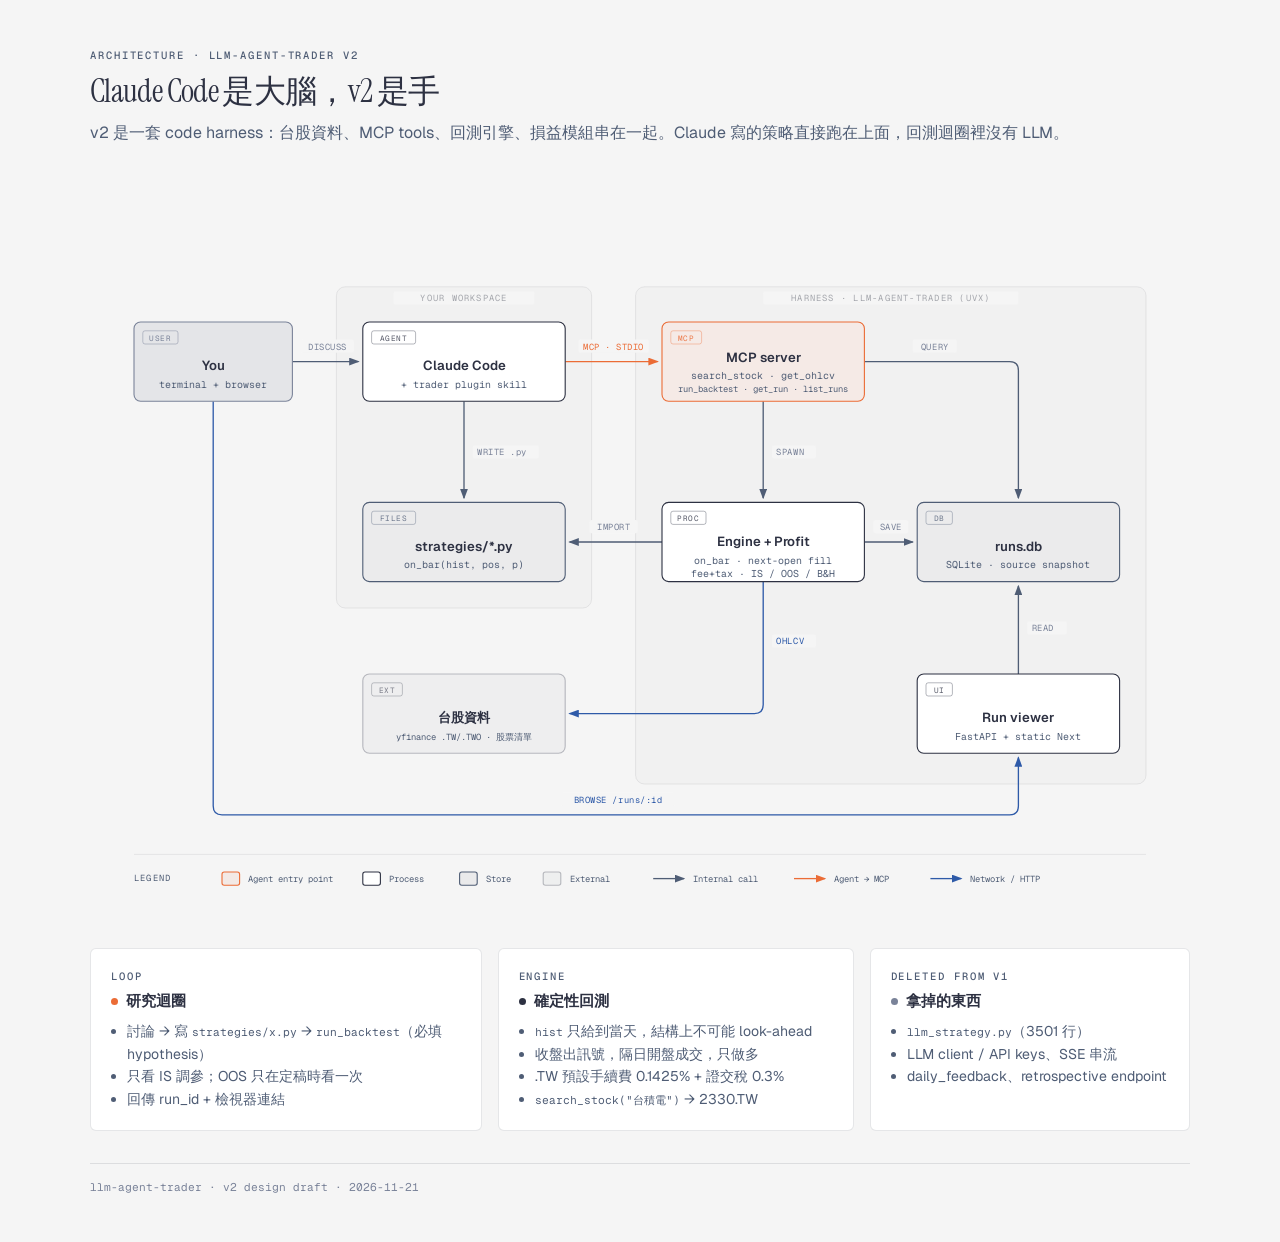
==== docs/v2/architecture.html @ f6150683 "docs: add v2 design, architecture diagram, and viewer mockups Design decisions Q1-Q24 from the redes" ====
<!DOCTYPE html>
<html lang="zh-Hant">
<head>
  <meta charset="UTF-8">
  <meta name="viewport" content="width=device-width, initial-scale=1.0">
  <title>Agent Trader v2</title>
  <link href="https://fonts.googleapis.com/css2?family=Instrument+Serif:ital@0;1&family=Geist:wght@400;500;600&family=Geist+Mono:wght@400;500;600&display=swap" rel="stylesheet">
  <style>
    *, *::before, *::after { box-sizing: border-box; margin: 0; padding: 0; }
    :root {
      --color-paper: #f5f5f5; --color-ink: #2d3142; --color-muted: #4f5d75; --color-soft: #7a8399;
      --color-accent: #eb6c36; --rule: rgba(45,49,66,0.12);
      --font-sans: 'Geist', system-ui, sans-serif; --font-serif: 'Instrument Serif', serif; --font-mono: 'Geist Mono', ui-monospace, monospace;
    }
    body { font-family: var(--font-sans); background: var(--color-paper); color: var(--color-ink); padding: 3rem 2rem; }
    .frame { max-width: 1100px; margin: 0 auto; }
    .eyebrow { font-family: var(--font-mono); font-size: 0.66rem; font-weight: 500; letter-spacing: 0.18em; text-transform: uppercase; color: var(--color-muted); margin-bottom: 0.5rem; }
    h1 { font-family: var(--font-serif); font-size: 2rem; font-weight: 400; letter-spacing: -0.02em; margin-bottom: 0.5rem; }
    .sub { color: var(--color-muted); margin-bottom: 1.5rem; }
    .scroll { overflow-x: auto; }
    svg { width: 100%; min-width: 900px; display: block; }
    .cards { display: grid; grid-template-columns: 1.1fr 1fr 0.9fr; gap: 1rem; margin-top: 2rem; }
    .card { background: #fff; border: 1px solid var(--rule); border-radius: 6px; padding: 1.25rem; }
    .card h3 { font-size: 0.95rem; margin: 0.25rem 0 0.5rem; display: flex; align-items: center; gap: 0.5rem; }
    .dot { width: 7px; height: 7px; border-radius: 50%; display: inline-block; }
    .card ul { padding-left: 1rem; color: var(--color-muted); font-size: 0.88rem; line-height: 1.6; }
    code { font-family: var(--font-mono); font-size: 0.8em; }
    footer { margin-top: 2rem; padding-top: 1rem; border-top: 1px solid var(--rule); font-family: var(--font-mono); font-size: 0.7rem; color: var(--color-soft); }
    @media (max-width: 760px) { .cards { grid-template-columns: 1fr; } body { padding: 2rem 16px; } }
  </style>
</head>
<body>
<div class="frame">
  <p class="eyebrow">Architecture · llm-agent-trader v2</p>
  <h1>Claude Code 是大腦，v2 是手</h1>
  <p class="sub">v2 是一套 code harness：台股資料、MCP tools、回測引擎、損益模組串在一起。Claude 寫的策略直接跑在上面，回測迴圈裡沒有 LLM。</p>

  <div class="scroll">
  <svg viewBox="0 0 1000 680" xmlns="http://www.w3.org/2000/svg" role="img" aria-labelledby="arch-v2-title arch-v2-desc">
    <title id="arch-v2-title">llm-agent-trader v2 architecture</title>
    <desc id="arch-v2-desc">The user discusses strategy with Claude Code, which writes Python strategy files and calls the trader MCP server; the server spawns a deterministic backtest runner that reads the strategy, fetches yfinance data, and stores runs in SQLite for a read-only web viewer.</desc>
    <defs>
      <marker id="arrow" markerWidth="8" markerHeight="6" refX="7" refY="3" orient="auto"><polygon points="0 0, 8 3, 0 6" fill="#4f5d75"/></marker>
      <marker id="arrow-accent" markerWidth="8" markerHeight="6" refX="7" refY="3" orient="auto"><polygon points="0 0, 8 3, 0 6" fill="#eb6c36"/></marker>
      <marker id="arrow-link" markerWidth="8" markerHeight="6" refX="7" refY="3" orient="auto"><polygon points="0 0, 8 3, 0 6" fill="#2e5aa8"/></marker>
    </defs>
    <rect width="100%" height="100%" fill="#f5f5f5"/>

    <!-- Zones -->
    <rect x="224" y="108" width="232" height="292" rx="8" fill="rgba(45,49,66,0.02)" stroke="rgba(45,49,66,0.10)" stroke-width="0.8"/>
    <rect x="276" y="112" width="128" height="12" rx="2" fill="#f5f5f5"/>
    <text x="340" y="121" fill="rgba(45,49,66,0.40)" font-size="8" font-family="'Geist Mono', monospace" text-anchor="middle" letter-spacing="0.14em">YOUR WORKSPACE</text>

    <rect x="496" y="108" width="464" height="452" rx="8" fill="rgba(45,49,66,0.02)" stroke="rgba(45,49,66,0.10)" stroke-width="0.8"/>
    <rect x="612" y="112" width="232" height="12" rx="2" fill="#f5f5f5"/>
    <text x="728" y="121" fill="rgba(45,49,66,0.40)" font-size="8" font-family="'Geist Mono', monospace" text-anchor="middle" letter-spacing="0.14em">HARNESS · LLM-AGENT-TRADER (UVX)</text>

    <!-- Arrows (before nodes) -->
    <!-- 1 user -> claude -->
    <line x1="184" y1="176" x2="244" y2="176" stroke="#4f5d75" stroke-width="1.2" marker-end="url(#arrow)"/>
    <rect x="192" y="156" width="48" height="12" rx="2" fill="#f5f5f5"/>
    <text x="216" y="165" fill="#7a8399" font-size="8" font-family="'Geist Mono', monospace" text-anchor="middle" letter-spacing="0.06em">DISCUSS</text>

    <!-- 2 claude -> strategies -->
    <line x1="340" y1="212" x2="340" y2="300" stroke="#4f5d75" stroke-width="1.2" marker-end="url(#arrow)"/>
    <rect x="348" y="252" width="60" height="12" rx="2" fill="#f5f5f5"/>
    <text x="352" y="261" fill="#7a8399" font-size="8" font-family="'Geist Mono', monospace" letter-spacing="0.06em">WRITE .py</text>

    <!-- 3 claude -> mcp (focal) -->
    <line x1="432" y1="176" x2="516" y2="176" stroke="#eb6c36" stroke-width="1.2" marker-end="url(#arrow-accent)"/>
    <rect x="444" y="156" width="64" height="12" rx="2" fill="#f5f5f5"/>
    <text x="476" y="165" fill="#eb6c36" font-size="8" font-family="'Geist Mono', monospace" text-anchor="middle" letter-spacing="0.06em">MCP · STDIO</text>

    <!-- 4 mcp -> runner -->
    <line x1="612" y1="212" x2="612" y2="300" stroke="#4f5d75" stroke-width="1.2" marker-end="url(#arrow)"/>
    <rect x="620" y="252" width="40" height="12" rx="2" fill="#f5f5f5"/>
    <text x="624" y="261" fill="#7a8399" font-size="8" font-family="'Geist Mono', monospace" letter-spacing="0.06em">SPAWN</text>

    <!-- 5 runner -> strategies -->
    <line x1="520" y1="340" x2="436" y2="340" stroke="#4f5d75" stroke-width="1.2" marker-end="url(#arrow)"/>
    <rect x="454" y="320" width="44" height="12" rx="2" fill="#f5f5f5"/>
    <text x="476" y="329" fill="#7a8399" font-size="8" font-family="'Geist Mono', monospace" text-anchor="middle" letter-spacing="0.06em">IMPORT</text>

    <!-- 6 runner -> yfinance -->
    <path d="M612,376 V488 Q612,496 604,496 H436" fill="none" stroke="#2e5aa8" stroke-width="1.2" marker-end="url(#arrow-link)"/>
    <rect x="620" y="424" width="40" height="12" rx="2" fill="#f5f5f5"/>
    <text x="624" y="433" fill="#2e5aa8" font-size="8" font-family="'Geist Mono', monospace" letter-spacing="0.06em">OHLCV</text>

    <!-- 7 runner -> runs.db -->
    <line x1="704" y1="340" x2="748" y2="340" stroke="#4f5d75" stroke-width="1.2" marker-end="url(#arrow)"/>
    <rect x="712" y="320" width="32" height="12" rx="2" fill="#f5f5f5"/>
    <text x="728" y="329" fill="#7a8399" font-size="8" font-family="'Geist Mono', monospace" text-anchor="middle" letter-spacing="0.06em">SAVE</text>

    <!-- 8 mcp -> runs.db -->
    <path d="M704,176 H836 Q844,176 844,184 V300" fill="none" stroke="#4f5d75" stroke-width="1.2" marker-end="url(#arrow)"/>
    <rect x="748" y="156" width="40" height="12" rx="2" fill="#f5f5f5"/>
    <text x="768" y="165" fill="#7a8399" font-size="8" font-family="'Geist Mono', monospace" text-anchor="middle" letter-spacing="0.06em">QUERY</text>

    <!-- 9 viewer -> runs.db -->
    <line x1="844" y1="460" x2="844" y2="380" stroke="#4f5d75" stroke-width="1.2" marker-end="url(#arrow)"/>
    <rect x="852" y="412" width="36" height="12" rx="2" fill="#f5f5f5"/>
    <text x="856" y="421" fill="#7a8399" font-size="8" font-family="'Geist Mono', monospace" letter-spacing="0.06em">READ</text>

    <!-- 10 user -> viewer -->
    <path d="M112,212 V580 Q112,588 120,588 H836 Q844,588 844,580 V536" fill="none" stroke="#2e5aa8" stroke-width="1.2" marker-end="url(#arrow-link)"/>
    <rect x="428" y="568" width="104" height="12" rx="2" fill="#f5f5f5"/>
    <text x="480" y="577" fill="#2e5aa8" font-size="8" font-family="'Geist Mono', monospace" text-anchor="middle" letter-spacing="0.06em">BROWSE /runs/:id</text>

    <!-- Nodes -->
    <!-- User -->
    <rect x="40" y="140" width="144" height="72" rx="6" fill="#f5f5f5"/>
    <rect x="40" y="140" width="144" height="72" rx="6" fill="rgba(79,93,117,0.10)" stroke="#7a8399" stroke-width="1"/>
    <rect x="48" y="148" width="32" height="12" rx="2" fill="none" stroke="rgba(122,131,153,0.5)" stroke-width="0.8"/>
    <text x="64" y="157" fill="#7a8399" font-size="7" font-family="'Geist Mono', monospace" text-anchor="middle" letter-spacing="0.08em">USER</text>
    <text x="112" y="184" fill="#2d3142" font-size="12" font-weight="600" font-family="'Geist', sans-serif" text-anchor="middle">You</text>
    <text x="112" y="200" fill="#4f5d75" font-size="9" font-family="'Geist Mono', monospace" text-anchor="middle">terminal + browser</text>

    <!-- Claude Code -->
    <rect x="248" y="140" width="184" height="72" rx="6" fill="#f5f5f5"/>
    <rect x="248" y="140" width="184" height="72" rx="6" fill="#ffffff" stroke="#2d3142" stroke-width="1"/>
    <rect x="256" y="148" width="40" height="12" rx="2" fill="none" stroke="rgba(45,49,66,0.4)" stroke-width="0.8"/>
    <text x="276" y="157" fill="rgba(45,49,66,0.8)" font-size="7" font-family="'Geist Mono', monospace" text-anchor="middle" letter-spacing="0.08em">AGENT</text>
    <text x="340" y="184" fill="#2d3142" font-size="12" font-weight="600" font-family="'Geist', sans-serif" text-anchor="middle">Claude Code</text>
    <text x="340" y="200" fill="#4f5d75" font-size="9" font-family="'Geist Mono', monospace" text-anchor="middle">+ trader plugin skill</text>

    <!-- strategies -->
    <rect x="248" y="304" width="184" height="72" rx="6" fill="#f5f5f5"/>
    <rect x="248" y="304" width="184" height="72" rx="6" fill="rgba(45,49,66,0.05)" stroke="#4f5d75" stroke-width="1"/>
    <rect x="256" y="312" width="40" height="12" rx="2" fill="none" stroke="rgba(79,93,117,0.4)" stroke-width="0.8"/>
    <text x="276" y="321" fill="rgba(79,93,117,0.8)" font-size="7" font-family="'Geist Mono', monospace" text-anchor="middle" letter-spacing="0.08em">FILES</text>
    <text x="340" y="348" fill="#2d3142" font-size="12" font-weight="600" font-family="'Geist', sans-serif" text-anchor="middle">strategies/*.py</text>
    <text x="340" y="364" fill="#4f5d75" font-size="9" font-family="'Geist Mono', monospace" text-anchor="middle">on_bar(hist, pos, p)</text>

    <!-- MCP server (focal) -->
    <rect x="520" y="140" width="184" height="72" rx="6" fill="#f5f5f5"/>
    <rect x="520" y="140" width="184" height="72" rx="6" fill="rgba(235,108,54,0.08)" stroke="#eb6c36" stroke-width="1"/>
    <rect x="528" y="148" width="28" height="12" rx="2" fill="none" stroke="rgba(235,108,54,0.4)" stroke-width="0.8"/>
    <text x="542" y="157" fill="rgba(235,108,54,0.9)" font-size="7" font-family="'Geist Mono', monospace" text-anchor="middle" letter-spacing="0.08em">MCP</text>
    <text x="612" y="176" fill="#2d3142" font-size="12" font-weight="600" font-family="'Geist', sans-serif" text-anchor="middle">MCP server</text>
    <text x="612" y="192" fill="#4f5d75" font-size="9" font-family="'Geist Mono', monospace" text-anchor="middle">search_stock · get_ohlcv</text>
    <text x="612" y="204" fill="#4f5d75" font-size="8" font-family="'Geist Mono', monospace" text-anchor="middle">run_backtest · get_run · list_runs</text>

    <!-- Runner -->
    <rect x="520" y="304" width="184" height="72" rx="6" fill="#f5f5f5"/>
    <rect x="520" y="304" width="184" height="72" rx="6" fill="#ffffff" stroke="#2d3142" stroke-width="1"/>
    <rect x="528" y="312" width="32" height="12" rx="2" fill="none" stroke="rgba(45,49,66,0.4)" stroke-width="0.8"/>
    <text x="544" y="321" fill="rgba(45,49,66,0.8)" font-size="7" font-family="'Geist Mono', monospace" text-anchor="middle" letter-spacing="0.08em">PROC</text>
    <text x="612" y="344" fill="#2d3142" font-size="12" font-weight="600" font-family="'Geist', sans-serif" text-anchor="middle">Engine + Profit</text>
    <text x="612" y="360" fill="#4f5d75" font-size="9" font-family="'Geist Mono', monospace" text-anchor="middle">on_bar · next-open fill</text>
    <text x="612" y="372" fill="#4f5d75" font-size="9" font-family="'Geist Mono', monospace" text-anchor="middle">fee+tax · IS / OOS / B&amp;H</text>

    <!-- runs.db -->
    <rect x="752" y="304" width="184" height="72" rx="6" fill="#f5f5f5"/>
    <rect x="752" y="304" width="184" height="72" rx="6" fill="rgba(45,49,66,0.05)" stroke="#4f5d75" stroke-width="1"/>
    <rect x="760" y="312" width="24" height="12" rx="2" fill="none" stroke="rgba(79,93,117,0.4)" stroke-width="0.8"/>
    <text x="772" y="321" fill="rgba(79,93,117,0.8)" font-size="7" font-family="'Geist Mono', monospace" text-anchor="middle" letter-spacing="0.08em">DB</text>
    <text x="844" y="348" fill="#2d3142" font-size="12" font-weight="600" font-family="'Geist', sans-serif" text-anchor="middle">runs.db</text>
    <text x="844" y="364" fill="#4f5d75" font-size="9" font-family="'Geist Mono', monospace" text-anchor="middle">SQLite · source snapshot</text>

    <!-- Viewer -->
    <rect x="752" y="460" width="184" height="72" rx="6" fill="#f5f5f5"/>
    <rect x="752" y="460" width="184" height="72" rx="6" fill="#ffffff" stroke="#2d3142" stroke-width="1"/>
    <rect x="760" y="468" width="24" height="12" rx="2" fill="none" stroke="rgba(45,49,66,0.4)" stroke-width="0.8"/>
    <text x="772" y="477" fill="rgba(45,49,66,0.8)" font-size="7" font-family="'Geist Mono', monospace" text-anchor="middle" letter-spacing="0.08em">UI</text>
    <text x="844" y="504" fill="#2d3142" font-size="12" font-weight="600" font-family="'Geist', sans-serif" text-anchor="middle">Run viewer</text>
    <text x="844" y="520" fill="#4f5d75" font-size="9" font-family="'Geist Mono', monospace" text-anchor="middle">FastAPI + static Next</text>

    <!-- yfinance -->
    <rect x="248" y="460" width="184" height="72" rx="6" fill="#f5f5f5"/>
    <rect x="248" y="460" width="184" height="72" rx="6" fill="rgba(45,49,66,0.03)" stroke="rgba(45,49,66,0.30)" stroke-width="1"/>
    <rect x="256" y="468" width="28" height="12" rx="2" fill="none" stroke="rgba(45,49,66,0.3)" stroke-width="0.8"/>
    <text x="270" y="477" fill="rgba(45,49,66,0.6)" font-size="7" font-family="'Geist Mono', monospace" text-anchor="middle" letter-spacing="0.08em">EXT</text>
    <text x="340" y="504" fill="#2d3142" font-size="12" font-weight="600" font-family="'Geist', sans-serif" text-anchor="middle">台股資料</text>
    <text x="340" y="520" fill="#4f5d75" font-size="8" font-family="'Geist Mono', monospace" text-anchor="middle">yfinance .TW/.TWO · 股票清單</text>

    <!-- Legend -->
    <line x1="40" y1="624" x2="960" y2="624" stroke="rgba(45,49,66,0.10)" stroke-width="0.8"/>
    <text x="40" y="648" fill="#4f5d75" font-size="8" font-family="'Geist Mono', monospace" letter-spacing="0.14em">LEGEND</text>
    <rect x="120" y="640" width="16" height="12" rx="2" fill="rgba(235,108,54,0.08)" stroke="#eb6c36"/>
    <text x="144" y="649" fill="#4f5d75" font-size="8" font-family="'Geist Mono', monospace">Agent entry point</text>
    <rect x="248" y="640" width="16" height="12" rx="2" fill="#fff" stroke="#2d3142"/>
    <text x="272" y="649" fill="#4f5d75" font-size="8" font-family="'Geist Mono', monospace">Process</text>
    <rect x="336" y="640" width="16" height="12" rx="2" fill="rgba(45,49,66,0.05)" stroke="#4f5d75"/>
    <text x="360" y="649" fill="#4f5d75" font-size="8" font-family="'Geist Mono', monospace">Store</text>
    <rect x="412" y="640" width="16" height="12" rx="2" fill="rgba(45,49,66,0.03)" stroke="rgba(45,49,66,0.30)"/>
    <text x="436" y="649" fill="#4f5d75" font-size="8" font-family="'Geist Mono', monospace">External</text>
    <line x1="512" y1="646" x2="540" y2="646" stroke="#4f5d75" stroke-width="1.2" marker-end="url(#arrow)"/>
    <text x="548" y="649" fill="#4f5d75" font-size="8" font-family="'Geist Mono', monospace">Internal call</text>
    <line x1="640" y1="646" x2="668" y2="646" stroke="#eb6c36" stroke-width="1.2" marker-end="url(#arrow-accent)"/>
    <text x="676" y="649" fill="#4f5d75" font-size="8" font-family="'Geist Mono', monospace">Agent → MCP</text>
    <line x1="764" y1="646" x2="792" y2="646" stroke="#2e5aa8" stroke-width="1.2" marker-end="url(#arrow-link)"/>
    <text x="800" y="649" fill="#4f5d75" font-size="8" font-family="'Geist Mono', monospace">Network / HTTP</text>
  </svg>
  </div>

  <div class="cards">
    <div class="card">
      <p class="eyebrow">Loop</p>
      <h3><span class="dot" style="background:#eb6c36"></span>研究迴圈</h3>
      <ul>
        <li>討論 → 寫 <code>strategies/x.py</code> → <code>run_backtest</code>（必填 hypothesis）</li>
        <li>只看 IS 調參；OOS 只在定稿時看一次</li>
        <li>回傳 run_id + 檢視器連結</li>
      </ul>
    </div>
    <div class="card">
      <p class="eyebrow">Engine</p>
      <h3><span class="dot" style="background:#2d3142"></span>確定性回測</h3>
      <ul>
        <li><code>hist</code> 只給到當天，結構上不可能 look-ahead</li>
        <li>收盤出訊號，隔日開盤成交，只做多</li>
        <li>.TW 預設手續費 0.1425% + 證交稅 0.3%</li><li><code>search_stock("台積電")</code> → 2330.TW</li>
      </ul>
    </div>
    <div class="card">
      <p class="eyebrow">Deleted from v1</p>
      <h3><span class="dot" style="background:#7a8399"></span>拿掉的東西</h3>
      <ul>
        <li><code>llm_strategy.py</code>（3501 行）</li>
        <li>LLM client / API keys、SSE 串流</li>
        <li>daily_feedback、retrospective endpoint</li>
      </ul>
    </div>
  </div>
  <footer>llm-agent-trader · v2 design draft · 2026-11-21</footer>
</div>
</body>
</html>
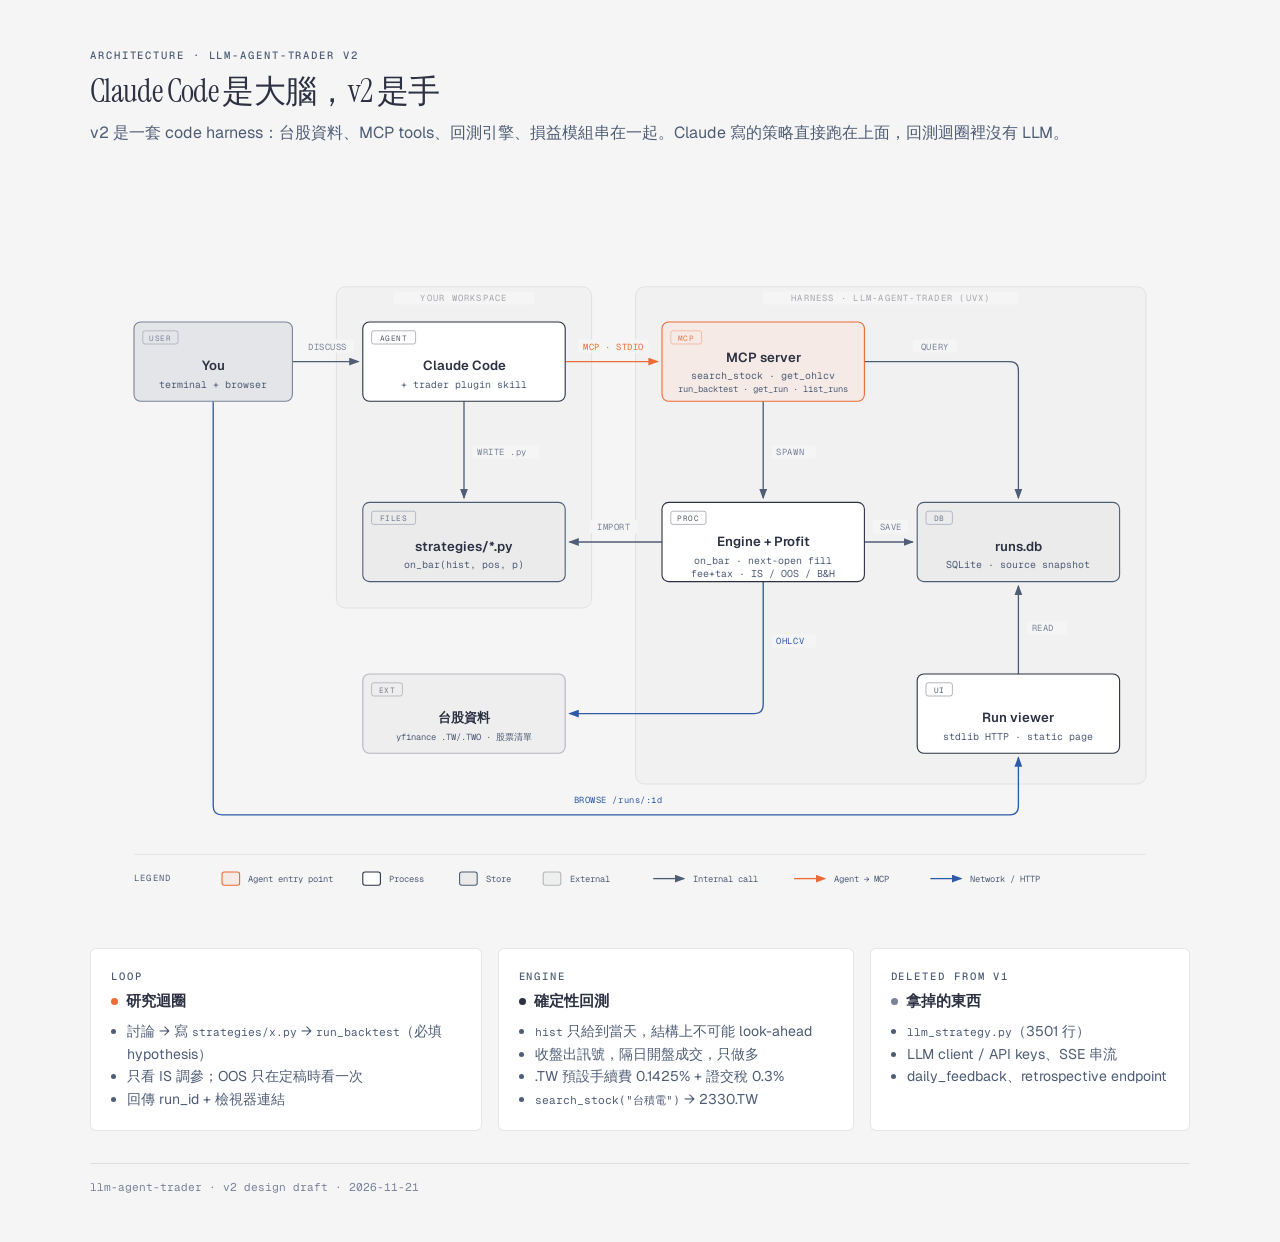
==== commit bb39f99e: "feat: add the read-only run viewer A stdlib HTTP server serves one static page and four JSON endpoin" ====
--- a/docs/v2/architecture.html
+++ b/docs/v2/architecture.html
@@ -163,7 +163,7 @@
     <rect x="760" y="468" width="24" height="12" rx="2" fill="none" stroke="rgba(45,49,66,0.4)" stroke-width="0.8"/>
     <text x="772" y="477" fill="rgba(45,49,66,0.8)" font-size="7" font-family="'Geist Mono', monospace" text-anchor="middle" letter-spacing="0.08em">UI</text>
     <text x="844" y="504" fill="#2d3142" font-size="12" font-weight="600" font-family="'Geist', sans-serif" text-anchor="middle">Run viewer</text>
-    <text x="844" y="520" fill="#4f5d75" font-size="9" font-family="'Geist Mono', monospace" text-anchor="middle">FastAPI + static Next</text>
+    <text x="844" y="520" fill="#4f5d75" font-size="9" font-family="'Geist Mono', monospace" text-anchor="middle">stdlib HTTP · static page</text>
 
     <!-- yfinance -->
     <rect x="248" y="460" width="184" height="72" rx="6" fill="#f5f5f5"/>
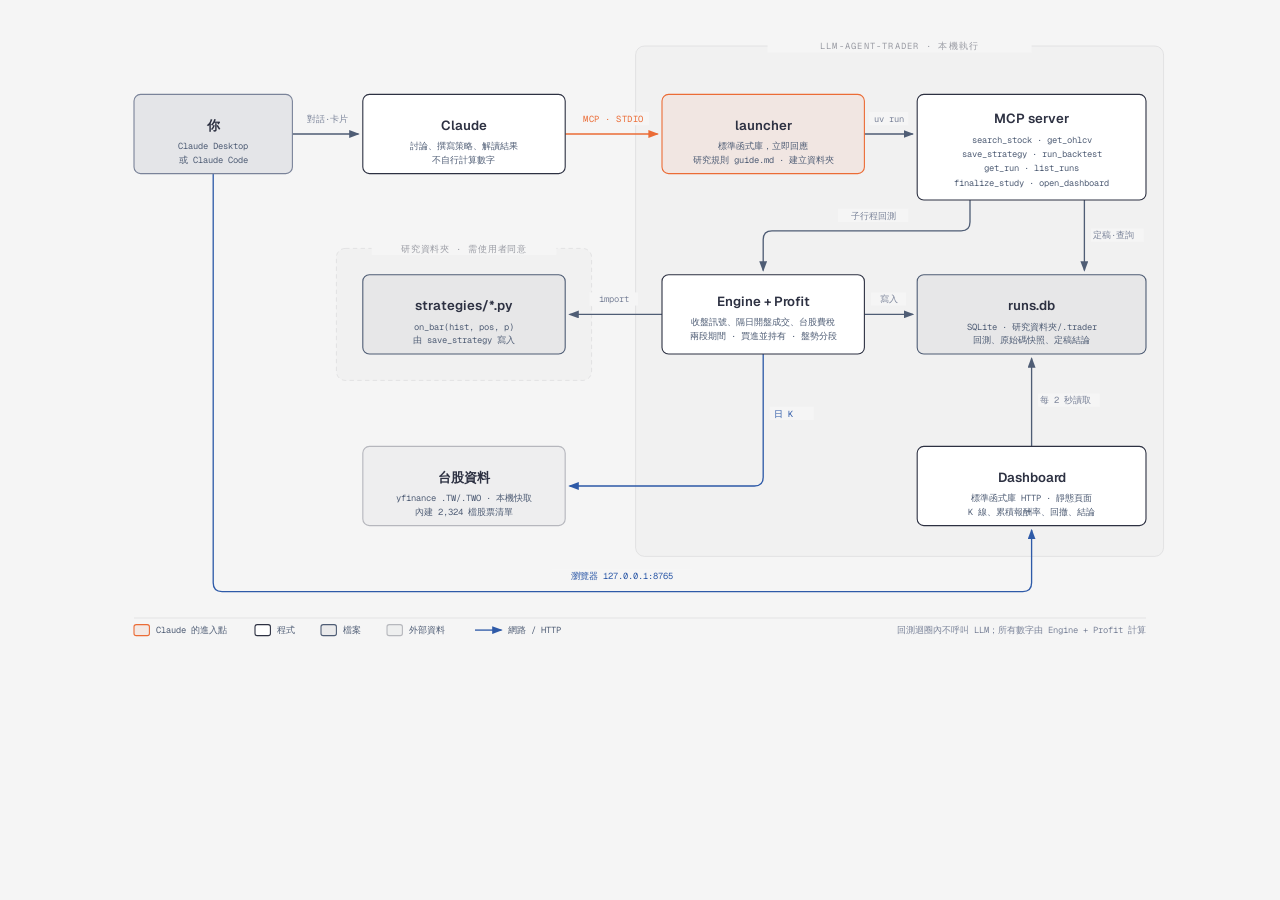
==== commit 562e204c: "docs: tidy the repo, refresh the README with the demo video and current architecture" ====
--- a/docs/v2/architecture.html
+++ b/docs/v2/architecture.html
@@ -1,228 +1,138 @@
 <!DOCTYPE html>
 <html lang="zh-Hant">
 <head>
-  <meta charset="UTF-8">
-  <meta name="viewport" content="width=device-width, initial-scale=1.0">
-  <title>Agent Trader v2</title>
-  <link href="https://fonts.googleapis.com/css2?family=Instrument+Serif:ital@0;1&family=Geist:wght@400;500;600&family=Geist+Mono:wght@400;500;600&display=swap" rel="stylesheet">
-  <style>
-    *, *::before, *::after { box-sizing: border-box; margin: 0; padding: 0; }
-    :root {
-      --color-paper: #f5f5f5; --color-ink: #2d3142; --color-muted: #4f5d75; --color-soft: #7a8399;
-      --color-accent: #eb6c36; --rule: rgba(45,49,66,0.12);
-      --font-sans: 'Geist', system-ui, sans-serif; --font-serif: 'Instrument Serif', serif; --font-mono: 'Geist Mono', ui-monospace, monospace;
-    }
-    body { font-family: var(--font-sans); background: var(--color-paper); color: var(--color-ink); padding: 3rem 2rem; }
-    .frame { max-width: 1100px; margin: 0 auto; }
-    .eyebrow { font-family: var(--font-mono); font-size: 0.66rem; font-weight: 500; letter-spacing: 0.18em; text-transform: uppercase; color: var(--color-muted); margin-bottom: 0.5rem; }
-    h1 { font-family: var(--font-serif); font-size: 2rem; font-weight: 400; letter-spacing: -0.02em; margin-bottom: 0.5rem; }
-    .sub { color: var(--color-muted); margin-bottom: 1.5rem; }
-    .scroll { overflow-x: auto; }
-    svg { width: 100%; min-width: 900px; display: block; }
-    .cards { display: grid; grid-template-columns: 1.1fr 1fr 0.9fr; gap: 1rem; margin-top: 2rem; }
-    .card { background: #fff; border: 1px solid var(--rule); border-radius: 6px; padding: 1.25rem; }
-    .card h3 { font-size: 0.95rem; margin: 0.25rem 0 0.5rem; display: flex; align-items: center; gap: 0.5rem; }
-    .dot { width: 7px; height: 7px; border-radius: 50%; display: inline-block; }
-    .card ul { padding-left: 1rem; color: var(--color-muted); font-size: 0.88rem; line-height: 1.6; }
-    code { font-family: var(--font-mono); font-size: 0.8em; }
-    footer { margin-top: 2rem; padding-top: 1rem; border-top: 1px solid var(--rule); font-family: var(--font-mono); font-size: 0.7rem; color: var(--color-soft); }
-    @media (max-width: 760px) { .cards { grid-template-columns: 1fr; } body { padding: 2rem 16px; } }
-  </style>
+<meta charset="UTF-8">
+<meta name="viewport" content="width=device-width, initial-scale=1.0">
+<title>llm-agent-trader 架構</title>
+<link href="https://fonts.googleapis.com/css2?family=Geist:wght@400;600&family=Geist+Mono:wght@400;500&display=swap" rel="stylesheet">
+<style>
+  body { margin: 0; background: #f5f5f5; padding: 24px 16px; }
+  svg { display: block; width: 100%; max-width: 1100px; margin: 0 auto; }
+  .mono { font-family: 'Geist Mono', 'PingFang TC', monospace; }
+  .sans { font-family: 'Geist', 'PingFang TC', sans-serif; }
+</style>
 </head>
 <body>
-<div class="frame">
-  <p class="eyebrow">Architecture · llm-agent-trader v2</p>
-  <h1>Claude Code 是大腦，v2 是手</h1>
-  <p class="sub">v2 是一套 code harness：台股資料、MCP tools、回測引擎、損益模組串在一起。Claude 寫的策略直接跑在上面，回測迴圈裡沒有 LLM。</p>
+<svg id="arch" viewBox="0 76 1000 564" xmlns="http://www.w3.org/2000/svg" role="img" aria-labelledby="t d">
+  <title id="t">llm-agent-trader 架構</title>
+  <desc id="d">使用者在 Claude Desktop 或 Claude Code 與 Claude 對話；Claude 經由 MCP 呼叫 launcher，launcher 立即回應研究規則與建立資料夾，並以 uv 啟動 MCP server；server 在子行程執行回測引擎，讀取台股資料與策略檔，結果寫入研究資料夾的 runs.db，dashboard 讀取並即時顯示。</desc>
+  <defs>
+    <marker id="a" markerWidth="8" markerHeight="6" refX="7" refY="3" orient="auto"><polygon points="0 0, 8 3, 0 6" fill="#4f5d75"/></marker>
+    <marker id="ac" markerWidth="8" markerHeight="6" refX="7" refY="3" orient="auto"><polygon points="0 0, 8 3, 0 6" fill="#eb6c36"/></marker>
+    <marker id="al" markerWidth="8" markerHeight="6" refX="7" refY="3" orient="auto"><polygon points="0 0, 8 3, 0 6" fill="#2e5aa8"/></marker>
+  </defs>
+  <rect width="100%" height="100%" fill="#f5f5f5"/>
 
-  <div class="scroll">
-  <svg viewBox="0 0 1000 680" xmlns="http://www.w3.org/2000/svg" role="img" aria-labelledby="arch-v2-title arch-v2-desc">
-    <title id="arch-v2-title">llm-agent-trader v2 architecture</title>
-    <desc id="arch-v2-desc">The user discusses strategy with Claude Code, which writes Python strategy files and calls the trader MCP server; the server spawns a deterministic backtest runner that reads the strategy, fetches yfinance data, and stores runs in SQLite for a read-only web viewer.</desc>
-    <defs>
-      <marker id="arrow" markerWidth="8" markerHeight="6" refX="7" refY="3" orient="auto"><polygon points="0 0, 8 3, 0 6" fill="#4f5d75"/></marker>
-      <marker id="arrow-accent" markerWidth="8" markerHeight="6" refX="7" refY="3" orient="auto"><polygon points="0 0, 8 3, 0 6" fill="#eb6c36"/></marker>
-      <marker id="arrow-link" markerWidth="8" markerHeight="6" refX="7" refY="3" orient="auto"><polygon points="0 0, 8 3, 0 6" fill="#2e5aa8"/></marker>
-    </defs>
-    <rect width="100%" height="100%" fill="#f5f5f5"/>
+  <!-- zones -->
+  <rect x="496" y="96" width="480" height="464" rx="8" fill="rgba(45,49,66,0.02)" stroke="rgba(45,49,66,0.10)" stroke-width="0.8"/>
+  <rect x="616" y="90" width="240" height="12" fill="#f5f5f5"/>
+  <text x="736" y="99" class="mono" fill="rgba(45,49,66,0.45)" font-size="8" text-anchor="middle" letter-spacing="0.14em">LLM-AGENT-TRADER · 本機執行</text>
+  <rect x="224" y="280" width="232" height="120" rx="8" fill="rgba(45,49,66,0.02)" stroke="rgba(45,49,66,0.10)" stroke-dasharray="4,3" stroke-width="0.8"/>
+  <rect x="256" y="274" width="168" height="12" fill="#f5f5f5"/>
+  <text x="340" y="283" class="mono" fill="rgba(45,49,66,0.45)" font-size="8" text-anchor="middle" letter-spacing="0.1em">研究資料夾 · 需使用者同意</text>
 
-    <!-- Zones -->
-    <rect x="224" y="108" width="232" height="292" rx="8" fill="rgba(45,49,66,0.02)" stroke="rgba(45,49,66,0.10)" stroke-width="0.8"/>
-    <rect x="276" y="112" width="128" height="12" rx="2" fill="#f5f5f5"/>
-    <text x="340" y="121" fill="rgba(45,49,66,0.40)" font-size="8" font-family="'Geist Mono', monospace" text-anchor="middle" letter-spacing="0.14em">YOUR WORKSPACE</text>
+  <!-- arrows -->
+  <line x1="184" y1="176" x2="244" y2="176" stroke="#4f5d75" stroke-width="1.2" marker-end="url(#a)"/>
+  <rect x="190" y="156" width="52" height="12" fill="#f5f5f5"/>
+  <text x="216" y="165" class="mono" fill="#7a8399" font-size="8" text-anchor="middle">對話·卡片</text>
 
-    <rect x="496" y="108" width="464" height="452" rx="8" fill="rgba(45,49,66,0.02)" stroke="rgba(45,49,66,0.10)" stroke-width="0.8"/>
-    <rect x="612" y="112" width="232" height="12" rx="2" fill="#f5f5f5"/>
-    <text x="728" y="121" fill="rgba(45,49,66,0.40)" font-size="8" font-family="'Geist Mono', monospace" text-anchor="middle" letter-spacing="0.14em">HARNESS · LLM-AGENT-TRADER (UVX)</text>
+  <line x1="432" y1="176" x2="516" y2="176" stroke="#eb6c36" stroke-width="1.2" marker-end="url(#ac)"/>
+  <rect x="444" y="156" width="64" height="12" fill="#f5f5f5"/>
+  <text x="476" y="165" class="mono" fill="#eb6c36" font-size="8" text-anchor="middle" letter-spacing="0.06em">MCP · STDIO</text>
 
-    <!-- Arrows (before nodes) -->
-    <!-- 1 user -> claude -->
-    <line x1="184" y1="176" x2="244" y2="176" stroke="#4f5d75" stroke-width="1.2" marker-end="url(#arrow)"/>
-    <rect x="192" y="156" width="48" height="12" rx="2" fill="#f5f5f5"/>
-    <text x="216" y="165" fill="#7a8399" font-size="8" font-family="'Geist Mono', monospace" text-anchor="middle" letter-spacing="0.06em">DISCUSS</text>
+  <line x1="704" y1="176" x2="748" y2="176" stroke="#4f5d75" stroke-width="1.2" marker-end="url(#a)"/>
+  <rect x="708" y="156" width="36" height="12" fill="#f5f5f5"/>
+  <text x="726" y="165" class="mono" fill="#7a8399" font-size="8" text-anchor="middle">uv run</text>
 
-    <!-- 2 claude -> strategies -->
-    <line x1="340" y1="212" x2="340" y2="300" stroke="#4f5d75" stroke-width="1.2" marker-end="url(#arrow)"/>
-    <rect x="348" y="252" width="60" height="12" rx="2" fill="#f5f5f5"/>
-    <text x="352" y="261" fill="#7a8399" font-size="8" font-family="'Geist Mono', monospace" letter-spacing="0.06em">WRITE .py</text>
+  <path d="M800,236 V256 Q800,264 792,264 H620 Q612,264 612,272 V300" fill="none" stroke="#4f5d75" stroke-width="1.2" marker-end="url(#a)"/>
+  <rect x="680" y="244" width="64" height="12" fill="#f5f5f5"/>
+  <text x="712" y="253" class="mono" fill="#7a8399" font-size="8" text-anchor="middle">子行程回測</text>
 
-    <!-- 3 claude -> mcp (focal) -->
-    <line x1="432" y1="176" x2="516" y2="176" stroke="#eb6c36" stroke-width="1.2" marker-end="url(#arrow-accent)"/>
-    <rect x="444" y="156" width="64" height="12" rx="2" fill="#f5f5f5"/>
-    <text x="476" y="165" fill="#eb6c36" font-size="8" font-family="'Geist Mono', monospace" text-anchor="middle" letter-spacing="0.06em">MCP · STDIO</text>
+  <line x1="904" y1="236" x2="904" y2="300" stroke="#4f5d75" stroke-width="1.2" marker-end="url(#a)"/>
+  <rect x="910" y="262" width="48" height="12" fill="#f5f5f5"/>
+  <text x="912" y="271" class="mono" fill="#7a8399" font-size="8">定稿·查詢</text>
 
-    <!-- 4 mcp -> runner -->
-    <line x1="612" y1="212" x2="612" y2="300" stroke="#4f5d75" stroke-width="1.2" marker-end="url(#arrow)"/>
-    <rect x="620" y="252" width="40" height="12" rx="2" fill="#f5f5f5"/>
-    <text x="624" y="261" fill="#7a8399" font-size="8" font-family="'Geist Mono', monospace" letter-spacing="0.06em">SPAWN</text>
+  <line x1="520" y1="340" x2="436" y2="340" stroke="#4f5d75" stroke-width="1.2" marker-end="url(#a)"/>
+  <rect x="454" y="320" width="44" height="12" fill="#f5f5f5"/>
+  <text x="476" y="329" class="mono" fill="#7a8399" font-size="8" text-anchor="middle">import</text>
 
-    <!-- 5 runner -> strategies -->
-    <line x1="520" y1="340" x2="436" y2="340" stroke="#4f5d75" stroke-width="1.2" marker-end="url(#arrow)"/>
-    <rect x="454" y="320" width="44" height="12" rx="2" fill="#f5f5f5"/>
-    <text x="476" y="329" fill="#7a8399" font-size="8" font-family="'Geist Mono', monospace" text-anchor="middle" letter-spacing="0.06em">IMPORT</text>
+  <line x1="704" y1="340" x2="748" y2="340" stroke="#4f5d75" stroke-width="1.2" marker-end="url(#a)"/>
+  <rect x="710" y="320" width="32" height="12" fill="#f5f5f5"/>
+  <text x="726" y="329" class="mono" fill="#7a8399" font-size="8" text-anchor="middle">寫入</text>
 
-    <!-- 6 runner -> yfinance -->
-    <path d="M612,376 V488 Q612,496 604,496 H436" fill="none" stroke="#2e5aa8" stroke-width="1.2" marker-end="url(#arrow-link)"/>
-    <rect x="620" y="424" width="40" height="12" rx="2" fill="#f5f5f5"/>
-    <text x="624" y="433" fill="#2e5aa8" font-size="8" font-family="'Geist Mono', monospace" letter-spacing="0.06em">OHLCV</text>
+  <path d="M612,376 V488 Q612,496 604,496 H436" fill="none" stroke="#2e5aa8" stroke-width="1.2" marker-end="url(#al)"/>
+  <rect x="618" y="424" width="40" height="12" fill="#f5f5f5"/>
+  <text x="622" y="433" class="mono" fill="#2e5aa8" font-size="8">日 K</text>
 
-    <!-- 7 runner -> runs.db -->
-    <line x1="704" y1="340" x2="748" y2="340" stroke="#4f5d75" stroke-width="1.2" marker-end="url(#arrow)"/>
-    <rect x="712" y="320" width="32" height="12" rx="2" fill="#f5f5f5"/>
-    <text x="728" y="329" fill="#7a8399" font-size="8" font-family="'Geist Mono', monospace" text-anchor="middle" letter-spacing="0.06em">SAVE</text>
+  <line x1="856" y1="460" x2="856" y2="380" stroke="#4f5d75" stroke-width="1.2" marker-end="url(#a)"/>
+  <rect x="862" y="412" width="56" height="12" fill="#f5f5f5"/>
+  <text x="864" y="421" class="mono" fill="#7a8399" font-size="8">每 2 秒讀取</text>
 
-    <!-- 8 mcp -> runs.db -->
-    <path d="M704,176 H836 Q844,176 844,184 V300" fill="none" stroke="#4f5d75" stroke-width="1.2" marker-end="url(#arrow)"/>
-    <rect x="748" y="156" width="40" height="12" rx="2" fill="#f5f5f5"/>
-    <text x="768" y="165" fill="#7a8399" font-size="8" font-family="'Geist Mono', monospace" text-anchor="middle" letter-spacing="0.06em">QUERY</text>
+  <path d="M112,212 V584 Q112,592 120,592 H848 Q856,592 856,584 V536" fill="none" stroke="#2e5aa8" stroke-width="1.2" marker-end="url(#al)"/>
+  <rect x="420" y="572" width="128" height="12" fill="#f5f5f5"/>
+  <text x="484" y="581" class="mono" fill="#2e5aa8" font-size="8" text-anchor="middle">瀏覽器 127.0.0.1:8765</text>
 
-    <!-- 9 viewer -> runs.db -->
-    <line x1="844" y1="460" x2="844" y2="380" stroke="#4f5d75" stroke-width="1.2" marker-end="url(#arrow)"/>
-    <rect x="852" y="412" width="36" height="12" rx="2" fill="#f5f5f5"/>
-    <text x="856" y="421" fill="#7a8399" font-size="8" font-family="'Geist Mono', monospace" letter-spacing="0.06em">READ</text>
+  <!-- nodes -->
+  <rect x="40" y="140" width="144" height="72" rx="6" fill="rgba(79,93,117,0.10)" stroke="#7a8399"/>
+  <text x="112" y="172" class="sans" fill="#2d3142" font-size="12" font-weight="600" text-anchor="middle">你</text>
+  <text x="112" y="190" class="mono" fill="#4f5d75" font-size="8" text-anchor="middle">Claude Desktop</text>
+  <text x="112" y="202" class="mono" fill="#4f5d75" font-size="8" text-anchor="middle">或 Claude Code</text>
 
-    <!-- 10 user -> viewer -->
-    <path d="M112,212 V580 Q112,588 120,588 H836 Q844,588 844,580 V536" fill="none" stroke="#2e5aa8" stroke-width="1.2" marker-end="url(#arrow-link)"/>
-    <rect x="428" y="568" width="104" height="12" rx="2" fill="#f5f5f5"/>
-    <text x="480" y="577" fill="#2e5aa8" font-size="8" font-family="'Geist Mono', monospace" text-anchor="middle" letter-spacing="0.06em">BROWSE /runs/:id</text>
+  <rect x="248" y="140" width="184" height="72" rx="6" fill="#fff" stroke="#2d3142"/>
+  <text x="340" y="172" class="sans" fill="#2d3142" font-size="12" font-weight="600" text-anchor="middle">Claude</text>
+  <text x="340" y="190" class="mono" fill="#4f5d75" font-size="8" text-anchor="middle">討論、撰寫策略、解讀結果</text>
+  <text x="340" y="202" class="mono" fill="#4f5d75" font-size="8" text-anchor="middle">不自行計算數字</text>
 
-    <!-- Nodes -->
-    <!-- User -->
-    <rect x="40" y="140" width="144" height="72" rx="6" fill="#f5f5f5"/>
-    <rect x="40" y="140" width="144" height="72" rx="6" fill="rgba(79,93,117,0.10)" stroke="#7a8399" stroke-width="1"/>
-    <rect x="48" y="148" width="32" height="12" rx="2" fill="none" stroke="rgba(122,131,153,0.5)" stroke-width="0.8"/>
-    <text x="64" y="157" fill="#7a8399" font-size="7" font-family="'Geist Mono', monospace" text-anchor="middle" letter-spacing="0.08em">USER</text>
-    <text x="112" y="184" fill="#2d3142" font-size="12" font-weight="600" font-family="'Geist', sans-serif" text-anchor="middle">You</text>
-    <text x="112" y="200" fill="#4f5d75" font-size="9" font-family="'Geist Mono', monospace" text-anchor="middle">terminal + browser</text>
+  <rect x="520" y="140" width="184" height="72" rx="6" fill="rgba(235,108,54,0.08)" stroke="#eb6c36"/>
+  <text x="612" y="172" class="sans" fill="#2d3142" font-size="12" font-weight="600" text-anchor="middle">launcher</text>
+  <text x="612" y="190" class="mono" fill="#4f5d75" font-size="8" text-anchor="middle">標準函式庫，立即回應</text>
+  <text x="612" y="202" class="mono" fill="#4f5d75" font-size="8" text-anchor="middle">研究規則 guide.md · 建立資料夾</text>
 
-    <!-- Claude Code -->
-    <rect x="248" y="140" width="184" height="72" rx="6" fill="#f5f5f5"/>
-    <rect x="248" y="140" width="184" height="72" rx="6" fill="#ffffff" stroke="#2d3142" stroke-width="1"/>
-    <rect x="256" y="148" width="40" height="12" rx="2" fill="none" stroke="rgba(45,49,66,0.4)" stroke-width="0.8"/>
-    <text x="276" y="157" fill="rgba(45,49,66,0.8)" font-size="7" font-family="'Geist Mono', monospace" text-anchor="middle" letter-spacing="0.08em">AGENT</text>
-    <text x="340" y="184" fill="#2d3142" font-size="12" font-weight="600" font-family="'Geist', sans-serif" text-anchor="middle">Claude Code</text>
-    <text x="340" y="200" fill="#4f5d75" font-size="9" font-family="'Geist Mono', monospace" text-anchor="middle">+ trader plugin skill</text>
+  <rect x="752" y="140" width="208" height="96" rx="6" fill="#fff" stroke="#2d3142"/>
+  <text x="856" y="166" class="sans" fill="#2d3142" font-size="12" font-weight="600" text-anchor="middle">MCP server</text>
+  <text x="856" y="184" class="mono" fill="#4f5d75" font-size="8" text-anchor="middle">search_stock · get_ohlcv</text>
+  <text x="856" y="197" class="mono" fill="#4f5d75" font-size="8" text-anchor="middle">save_strategy · run_backtest</text>
+  <text x="856" y="210" class="mono" fill="#4f5d75" font-size="8" text-anchor="middle">get_run · list_runs</text>
+  <text x="856" y="223" class="mono" fill="#4f5d75" font-size="8" text-anchor="middle">finalize_study · open_dashboard</text>
 
-    <!-- strategies -->
-    <rect x="248" y="304" width="184" height="72" rx="6" fill="#f5f5f5"/>
-    <rect x="248" y="304" width="184" height="72" rx="6" fill="rgba(45,49,66,0.05)" stroke="#4f5d75" stroke-width="1"/>
-    <rect x="256" y="312" width="40" height="12" rx="2" fill="none" stroke="rgba(79,93,117,0.4)" stroke-width="0.8"/>
-    <text x="276" y="321" fill="rgba(79,93,117,0.8)" font-size="7" font-family="'Geist Mono', monospace" text-anchor="middle" letter-spacing="0.08em">FILES</text>
-    <text x="340" y="348" fill="#2d3142" font-size="12" font-weight="600" font-family="'Geist', sans-serif" text-anchor="middle">strategies/*.py</text>
-    <text x="340" y="364" fill="#4f5d75" font-size="9" font-family="'Geist Mono', monospace" text-anchor="middle">on_bar(hist, pos, p)</text>
+  <rect x="248" y="304" width="184" height="72" rx="6" fill="rgba(45,49,66,0.05)" stroke="#4f5d75"/>
+  <text x="340" y="336" class="sans" fill="#2d3142" font-size="12" font-weight="600" text-anchor="middle">strategies/*.py</text>
+  <text x="340" y="354" class="mono" fill="#4f5d75" font-size="8" text-anchor="middle">on_bar(hist, pos, p)</text>
+  <text x="340" y="366" class="mono" fill="#4f5d75" font-size="8" text-anchor="middle">由 save_strategy 寫入</text>
 
-    <!-- MCP server (focal) -->
-    <rect x="520" y="140" width="184" height="72" rx="6" fill="#f5f5f5"/>
-    <rect x="520" y="140" width="184" height="72" rx="6" fill="rgba(235,108,54,0.08)" stroke="#eb6c36" stroke-width="1"/>
-    <rect x="528" y="148" width="28" height="12" rx="2" fill="none" stroke="rgba(235,108,54,0.4)" stroke-width="0.8"/>
-    <text x="542" y="157" fill="rgba(235,108,54,0.9)" font-size="7" font-family="'Geist Mono', monospace" text-anchor="middle" letter-spacing="0.08em">MCP</text>
-    <text x="612" y="176" fill="#2d3142" font-size="12" font-weight="600" font-family="'Geist', sans-serif" text-anchor="middle">MCP server</text>
-    <text x="612" y="192" fill="#4f5d75" font-size="9" font-family="'Geist Mono', monospace" text-anchor="middle">search_stock · get_ohlcv</text>
-    <text x="612" y="204" fill="#4f5d75" font-size="8" font-family="'Geist Mono', monospace" text-anchor="middle">run_backtest · get_run · list_runs</text>
+  <rect x="520" y="304" width="184" height="72" rx="6" fill="#fff" stroke="#2d3142"/>
+  <text x="612" y="332" class="sans" fill="#2d3142" font-size="12" font-weight="600" text-anchor="middle">Engine + Profit</text>
+  <text x="612" y="350" class="mono" fill="#4f5d75" font-size="8" text-anchor="middle">收盤訊號、隔日開盤成交、台股費稅</text>
+  <text x="612" y="362" class="mono" fill="#4f5d75" font-size="8" text-anchor="middle">兩段期間 · 買進並持有 · 盤勢分段</text>
 
-    <!-- Runner -->
-    <rect x="520" y="304" width="184" height="72" rx="6" fill="#f5f5f5"/>
-    <rect x="520" y="304" width="184" height="72" rx="6" fill="#ffffff" stroke="#2d3142" stroke-width="1"/>
-    <rect x="528" y="312" width="32" height="12" rx="2" fill="none" stroke="rgba(45,49,66,0.4)" stroke-width="0.8"/>
-    <text x="544" y="321" fill="rgba(45,49,66,0.8)" font-size="7" font-family="'Geist Mono', monospace" text-anchor="middle" letter-spacing="0.08em">PROC</text>
-    <text x="612" y="344" fill="#2d3142" font-size="12" font-weight="600" font-family="'Geist', sans-serif" text-anchor="middle">Engine + Profit</text>
-    <text x="612" y="360" fill="#4f5d75" font-size="9" font-family="'Geist Mono', monospace" text-anchor="middle">on_bar · next-open fill</text>
-    <text x="612" y="372" fill="#4f5d75" font-size="9" font-family="'Geist Mono', monospace" text-anchor="middle">fee+tax · IS / OOS / B&amp;H</text>
+  <rect x="752" y="304" width="208" height="72" rx="6" fill="rgba(45,49,66,0.05)" stroke="#4f5d75"/>
+  <text x="856" y="336" class="sans" fill="#2d3142" font-size="12" font-weight="600" text-anchor="middle">runs.db</text>
+  <text x="856" y="354" class="mono" fill="#4f5d75" font-size="8" text-anchor="middle">SQLite · 研究資料夾/.trader</text>
+  <text x="856" y="366" class="mono" fill="#4f5d75" font-size="8" text-anchor="middle">回測、原始碼快照、定稿結論</text>
 
-    <!-- runs.db -->
-    <rect x="752" y="304" width="184" height="72" rx="6" fill="#f5f5f5"/>
-    <rect x="752" y="304" width="184" height="72" rx="6" fill="rgba(45,49,66,0.05)" stroke="#4f5d75" stroke-width="1"/>
-    <rect x="760" y="312" width="24" height="12" rx="2" fill="none" stroke="rgba(79,93,117,0.4)" stroke-width="0.8"/>
-    <text x="772" y="321" fill="rgba(79,93,117,0.8)" font-size="7" font-family="'Geist Mono', monospace" text-anchor="middle" letter-spacing="0.08em">DB</text>
-    <text x="844" y="348" fill="#2d3142" font-size="12" font-weight="600" font-family="'Geist', sans-serif" text-anchor="middle">runs.db</text>
-    <text x="844" y="364" fill="#4f5d75" font-size="9" font-family="'Geist Mono', monospace" text-anchor="middle">SQLite · source snapshot</text>
+  <rect x="248" y="460" width="184" height="72" rx="6" fill="rgba(45,49,66,0.03)" stroke="rgba(45,49,66,0.30)"/>
+  <text x="340" y="492" class="sans" fill="#2d3142" font-size="12" font-weight="600" text-anchor="middle">台股資料</text>
+  <text x="340" y="510" class="mono" fill="#4f5d75" font-size="8" text-anchor="middle">yfinance .TW/.TWO · 本機快取</text>
+  <text x="340" y="522" class="mono" fill="#4f5d75" font-size="8" text-anchor="middle">內建 2,324 檔股票清單</text>
 
-    <!-- Viewer -->
-    <rect x="752" y="460" width="184" height="72" rx="6" fill="#f5f5f5"/>
-    <rect x="752" y="460" width="184" height="72" rx="6" fill="#ffffff" stroke="#2d3142" stroke-width="1"/>
-    <rect x="760" y="468" width="24" height="12" rx="2" fill="none" stroke="rgba(45,49,66,0.4)" stroke-width="0.8"/>
-    <text x="772" y="477" fill="rgba(45,49,66,0.8)" font-size="7" font-family="'Geist Mono', monospace" text-anchor="middle" letter-spacing="0.08em">UI</text>
-    <text x="844" y="504" fill="#2d3142" font-size="12" font-weight="600" font-family="'Geist', sans-serif" text-anchor="middle">Run viewer</text>
-    <text x="844" y="520" fill="#4f5d75" font-size="9" font-family="'Geist Mono', monospace" text-anchor="middle">stdlib HTTP · static page</text>
+  <rect x="752" y="460" width="208" height="72" rx="6" fill="#fff" stroke="#2d3142"/>
+  <text x="856" y="492" class="sans" fill="#2d3142" font-size="12" font-weight="600" text-anchor="middle">Dashboard</text>
+  <text x="856" y="510" class="mono" fill="#4f5d75" font-size="8" text-anchor="middle">標準函式庫 HTTP · 靜態頁面</text>
+  <text x="856" y="522" class="mono" fill="#4f5d75" font-size="8" text-anchor="middle">K 線、累積報酬率、回撤、結論</text>
 
-    <!-- yfinance -->
-    <rect x="248" y="460" width="184" height="72" rx="6" fill="#f5f5f5"/>
-    <rect x="248" y="460" width="184" height="72" rx="6" fill="rgba(45,49,66,0.03)" stroke="rgba(45,49,66,0.30)" stroke-width="1"/>
-    <rect x="256" y="468" width="28" height="12" rx="2" fill="none" stroke="rgba(45,49,66,0.3)" stroke-width="0.8"/>
-    <text x="270" y="477" fill="rgba(45,49,66,0.6)" font-size="7" font-family="'Geist Mono', monospace" text-anchor="middle" letter-spacing="0.08em">EXT</text>
-    <text x="340" y="504" fill="#2d3142" font-size="12" font-weight="600" font-family="'Geist', sans-serif" text-anchor="middle">台股資料</text>
-    <text x="340" y="520" fill="#4f5d75" font-size="8" font-family="'Geist Mono', monospace" text-anchor="middle">yfinance .TW/.TWO · 股票清單</text>
-
-    <!-- Legend -->
-    <line x1="40" y1="624" x2="960" y2="624" stroke="rgba(45,49,66,0.10)" stroke-width="0.8"/>
-    <text x="40" y="648" fill="#4f5d75" font-size="8" font-family="'Geist Mono', monospace" letter-spacing="0.14em">LEGEND</text>
-    <rect x="120" y="640" width="16" height="12" rx="2" fill="rgba(235,108,54,0.08)" stroke="#eb6c36"/>
-    <text x="144" y="649" fill="#4f5d75" font-size="8" font-family="'Geist Mono', monospace">Agent entry point</text>
-    <rect x="248" y="640" width="16" height="12" rx="2" fill="#fff" stroke="#2d3142"/>
-    <text x="272" y="649" fill="#4f5d75" font-size="8" font-family="'Geist Mono', monospace">Process</text>
-    <rect x="336" y="640" width="16" height="12" rx="2" fill="rgba(45,49,66,0.05)" stroke="#4f5d75"/>
-    <text x="360" y="649" fill="#4f5d75" font-size="8" font-family="'Geist Mono', monospace">Store</text>
-    <rect x="412" y="640" width="16" height="12" rx="2" fill="rgba(45,49,66,0.03)" stroke="rgba(45,49,66,0.30)"/>
-    <text x="436" y="649" fill="#4f5d75" font-size="8" font-family="'Geist Mono', monospace">External</text>
-    <line x1="512" y1="646" x2="540" y2="646" stroke="#4f5d75" stroke-width="1.2" marker-end="url(#arrow)"/>
-    <text x="548" y="649" fill="#4f5d75" font-size="8" font-family="'Geist Mono', monospace">Internal call</text>
-    <line x1="640" y1="646" x2="668" y2="646" stroke="#eb6c36" stroke-width="1.2" marker-end="url(#arrow-accent)"/>
-    <text x="676" y="649" fill="#4f5d75" font-size="8" font-family="'Geist Mono', monospace">Agent → MCP</text>
-    <line x1="764" y1="646" x2="792" y2="646" stroke="#2e5aa8" stroke-width="1.2" marker-end="url(#arrow-link)"/>
-    <text x="800" y="649" fill="#4f5d75" font-size="8" font-family="'Geist Mono', monospace">Network / HTTP</text>
-  </svg>
-  </div>
-
-  <div class="cards">
-    <div class="card">
-      <p class="eyebrow">Loop</p>
-      <h3><span class="dot" style="background:#eb6c36"></span>研究迴圈</h3>
-      <ul>
-        <li>討論 → 寫 <code>strategies/x.py</code> → <code>run_backtest</code>（必填 hypothesis）</li>
-        <li>只看 IS 調參；OOS 只在定稿時看一次</li>
-        <li>回傳 run_id + 檢視器連結</li>
-      </ul>
-    </div>
-    <div class="card">
-      <p class="eyebrow">Engine</p>
-      <h3><span class="dot" style="background:#2d3142"></span>確定性回測</h3>
-      <ul>
-        <li><code>hist</code> 只給到當天，結構上不可能 look-ahead</li>
-        <li>收盤出訊號，隔日開盤成交，只做多</li>
-        <li>.TW 預設手續費 0.1425% + 證交稅 0.3%</li><li><code>search_stock("台積電")</code> → 2330.TW</li>
-      </ul>
-    </div>
-    <div class="card">
-      <p class="eyebrow">Deleted from v1</p>
-      <h3><span class="dot" style="background:#7a8399"></span>拿掉的東西</h3>
-      <ul>
-        <li><code>llm_strategy.py</code>（3501 行）</li>
-        <li>LLM client / API keys、SSE 串流</li>
-        <li>daily_feedback、retrospective endpoint</li>
-      </ul>
-    </div>
-  </div>
-  <footer>llm-agent-trader · v2 design draft · 2026-11-21</footer>
-</div>
+  <!-- legend -->
+  <line x1="40" y1="616" x2="960" y2="616" stroke="rgba(45,49,66,0.10)" stroke-width="0.8"/>
+  <rect x="40" y="622" width="14" height="10" rx="2" fill="rgba(235,108,54,0.08)" stroke="#eb6c36"/>
+  <text x="60" y="630" class="mono" fill="#4f5d75" font-size="8">Claude 的進入點</text>
+  <rect x="150" y="622" width="14" height="10" rx="2" fill="#fff" stroke="#2d3142"/>
+  <text x="170" y="630" class="mono" fill="#4f5d75" font-size="8">程式</text>
+  <rect x="210" y="622" width="14" height="10" rx="2" fill="rgba(45,49,66,0.05)" stroke="#4f5d75"/>
+  <text x="230" y="630" class="mono" fill="#4f5d75" font-size="8">檔案</text>
+  <rect x="270" y="622" width="14" height="10" rx="2" fill="rgba(45,49,66,0.03)" stroke="rgba(45,49,66,0.30)"/>
+  <text x="290" y="630" class="mono" fill="#4f5d75" font-size="8">外部資料</text>
+  <line x1="350" y1="627" x2="374" y2="627" stroke="#2e5aa8" stroke-width="1.2" marker-end="url(#al)"/>
+  <text x="380" y="630" class="mono" fill="#4f5d75" font-size="8">網路 / HTTP</text>
+  <text x="960" y="630" class="mono" fill="#7a8399" font-size="8" text-anchor="end">回測迴圈內不呼叫 LLM；所有數字由 Engine + Profit 計算</text>
+</svg>
 </body>
 </html>
